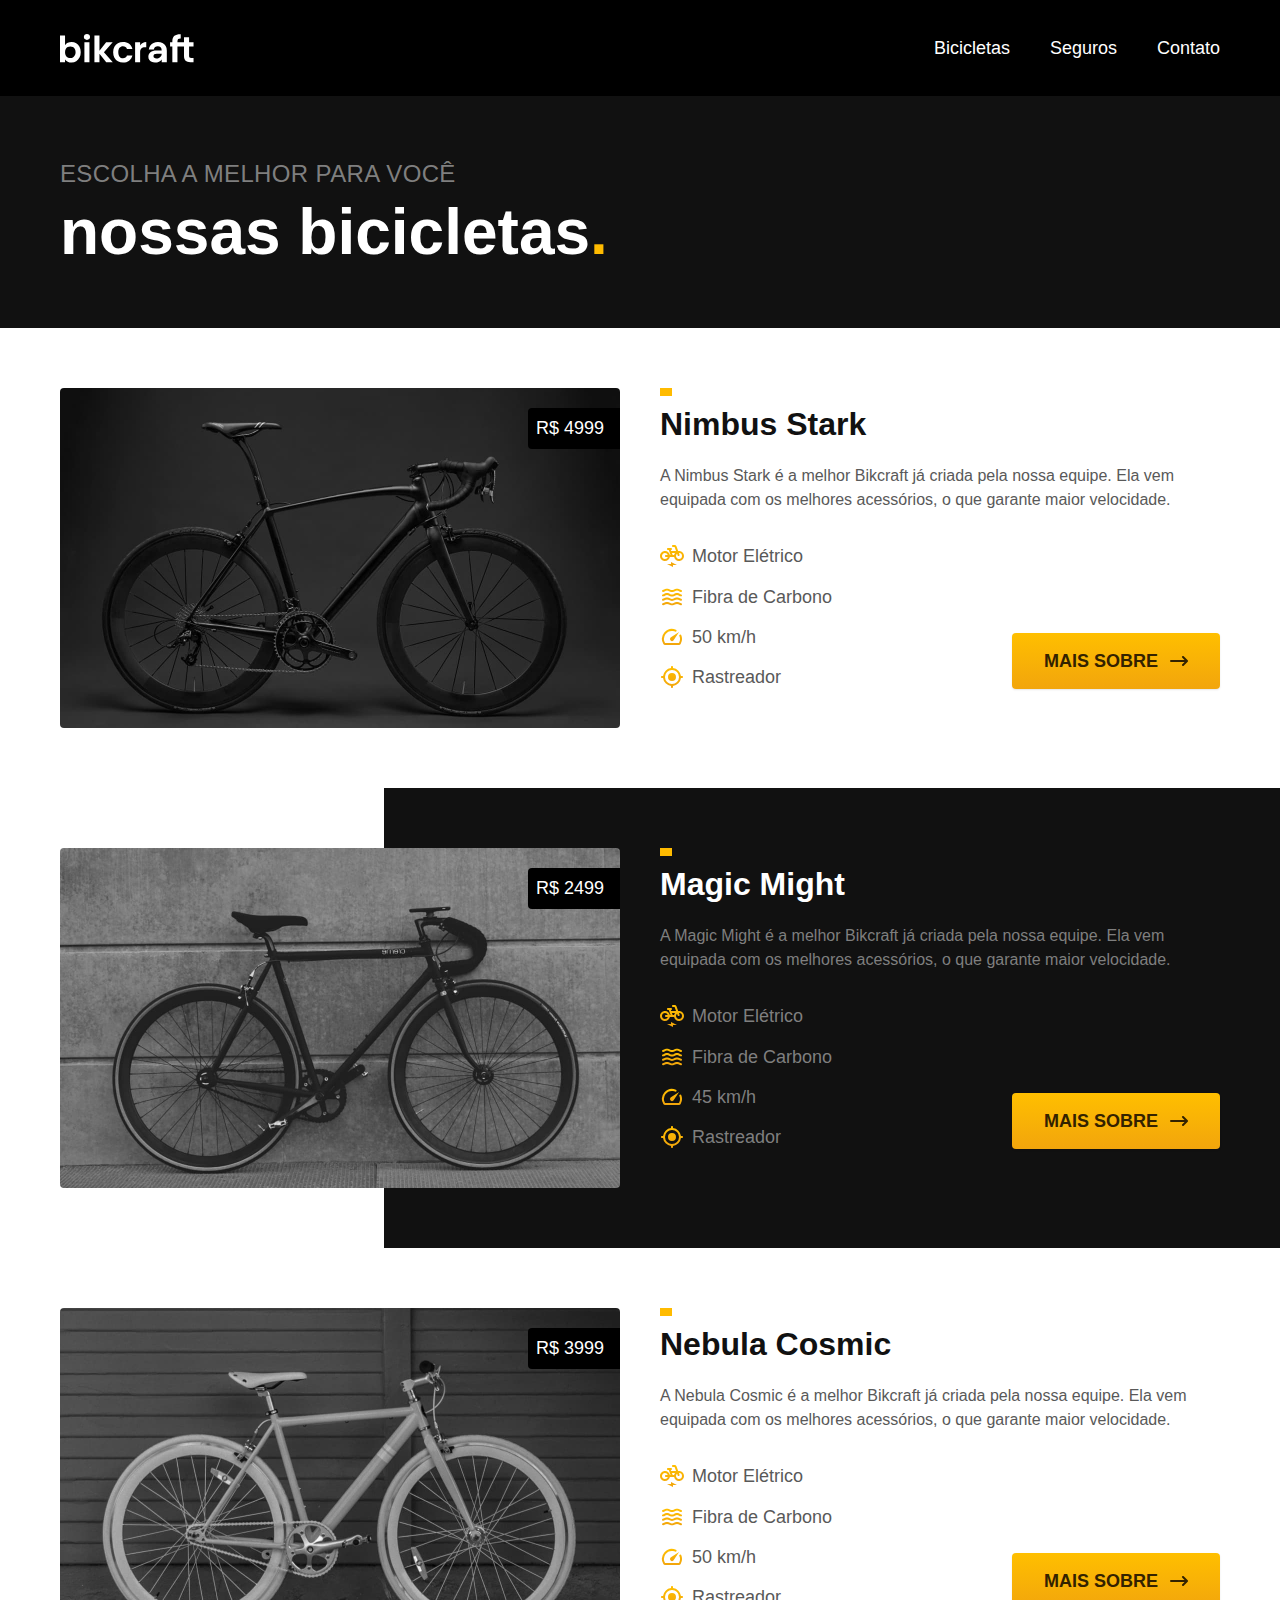
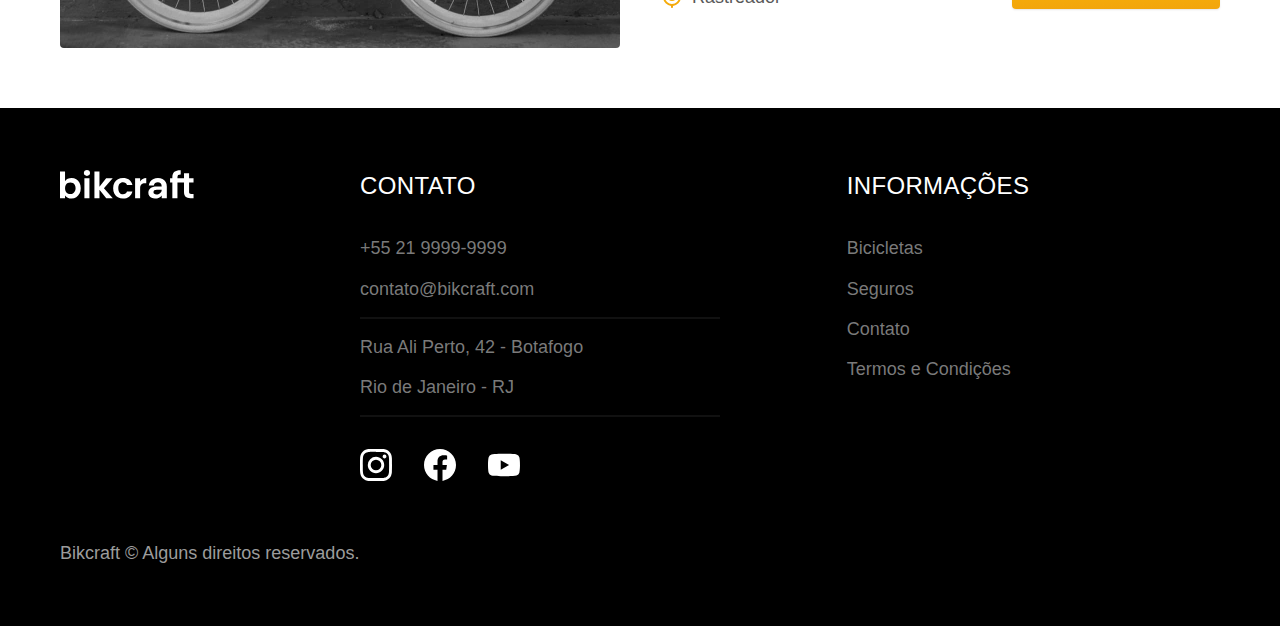
==== bicicletas.html @ 5e90ec0e "Finalização da pagina de bicicletas" ====
<!DOCTYPE html>
<html lang="pt-br">

<head>
  <meta charset="UTF-8">
  <meta name="viewport" content="width=device-width, initial-scale=1.0">

  <title>Bicicletas | Bikcraft</title>
  <meta name="description" content="Bicicletas">

  <link rel="stylesheet" href="./css/style.css">
</head>

<body id="bicicletas">
  <header class="header-bg">
    <div class="header container">
      <a href="./">
        <img src="./img/bikcraft.svg" alt="Bikcraft">
      </a>

      <nav aria-label="primaria">
        <ul class="header-menu font-1-m cor-0">
          <li><a href="./bicicletas.html">Bicicletas</a></li>
          <li><a href="./seguros.html">Seguros</a></li>
          <li><a href="./contato.html">Contato</a></li>
        </ul>
      </nav>
    </div>
  </header>

  <main>
    <div class="titulo-bg">
      <div class="titulo container">
        <p class="font-2-l-b cor-5">Escolha a melhor para você</p>
        <h1 class="font-1-xxl cor-0">nossas bicicletas<span class="cor-p1">.</span></h1>
      </div>
    </div>

    <div class="bicicletas container">
      <div class="bicicletas-imagem">
        <img src="./img/bicicletas/nimbus.jpg" alt="Bicicleta preta">
        <span class="font-2-m cor-0">R$ 4999</span>
      </div>
      <div class="bicicletas-conteudo">
        <h2 class="font-1-xl">Nimbus Stark</h2>
        <p class="font-2-s cor-8">A Nimbus Stark é a melhor Bikcraft já criada pela nossa equipe. Ela vem equipada com os melhores acessórios, o que garante maior velocidade.</p>
        <ul class="font-1-m cor-8">
          <li>
            <img src="./img/icones/eletrica.svg" alt="">
            Motor Elétrico
          </li>
          <li>
            <img src="./img/icones/carbono.svg" alt="">
            Fibra de Carbono
          </li>
          <li>
            <img src="./img/icones/velocidade.svg" alt="">
            50 km/h
          </li>
          <li>
            <img src="./img/icones/rastreador.svg" alt="">
            Rastreador
          </li>
        </ul>
        <a class="botao seta" href="./bicicletas/nimbus.html">Mais Sobre</a>
      </div>
    </div>

    <div class="bicicletas-bg">
      <div class="bicicletas container">
        <div class="bicicletas-imagem">
          <img src="./img/bicicletas/magic.jpg" alt="Bicicleta preta">
          <span class="font-2-m cor-0">R$ 2499</span>
        </div>
        <div class="bicicletas-conteudo">
          <h2 class="font-1-xl cor-0">Magic Might</h2>
          <p class="font-2-s cor-5">A Magic Might é a melhor Bikcraft já criada pela nossa equipe. Ela vem equipada com os melhores acessórios, o que garante maior velocidade.</p>
          <ul class="font-1-m cor-5">
            <li>
              <img src="./img/icones/eletrica.svg" alt="">
              Motor Elétrico
            </li>
            <li>
              <img src="./img/icones/carbono.svg" alt="">
              Fibra de Carbono
            </li>
            <li>
              <img src="./img/icones/velocidade.svg" alt="">
              45 km/h
            </li>
            <li>
              <img src="./img/icones/rastreador.svg" alt="">
              Rastreador
            </li>
          </ul>
          <a class="botao seta" href="./bicicletas/magic.html">Mais Sobre</a>
        </div>
      </div>
    </div>

    <div class="bicicletas container">
      <div class="bicicletas-imagem">
        <img src="./img/bicicletas/nebula.jpg" alt="Bicicleta preta">
        <span class="font-2-m cor-0">R$ 3999</span>
      </div>
      <div class="bicicletas-conteudo">
        <h2 class="font-1-xl">Nebula Cosmic</h2>
        <p class="font-2-s cor-8">A Nebula Cosmic é a melhor Bikcraft já criada pela nossa equipe. Ela vem equipada com os melhores acessórios, o que garante maior velocidade.</p>
        <ul class="font-1-m cor-8">
          <li>
            <img src="./img/icones/eletrica.svg" alt="">
            Motor Elétrico
          </li>
          <li>
            <img src="./img/icones/carbono.svg" alt="">
            Fibra de Carbono
          </li>
          <li>
            <img src="./img/icones/velocidade.svg" alt="">
            50 km/h
          </li>
          <li>
            <img src="./img/icones/rastreador.svg" alt="">
            Rastreador
          </li>
        </ul>
        <a class="botao seta" href="./bicicletas/nebula.html">Mais Sobre</a>
      </div>
    </div>

  </main>

  <footer class="footer-bg">
    <div class="footer container">
      <img src="./img/bikcraft.svg" alt="Bikcraft">
      <div class="footer-contato">
        <h3 class="font-2-l-b cor-0">Contato</h3>
        <ul class="font-2-m cor-5">
          <li><a href="tel:+552199999999">+55 21 9999-9999</a></li>
          <li><a href="mailto:contato@bikcraft.com">contato@bikcraft.com</a></li>
          <li>Rua Ali Perto, 42 - Botafogo</li>
          <li>Rio de Janeiro - RJ</li>
        </ul>
        <div class="footer-redes">
          <a href="./">
            <img src="./img/redes/instagram.svg" alt="Instagram">
          </a>
          <a href="./">
            <img src="./img/redes/facebook.svg" alt="Facebook">
          </a>
          <a href="./">
            <img src="./img/redes/youtube.svg" alt="Youtube">
          </a>
        </div>
      </div>
      <div class="footer-informacoes">
        <h3 class="font-2-l-b cor-0">Informações</h3>
        <nav>
          <ul class="font-1-m cor-5">
            <li><a href="./bicicletas.html">Bicicletas</a></li>
            <li><a href="./seguros.html">Seguros</a></li>
            <li><a href="./contato.html">Contato</a></li>
            <li><a href="./termos.html">Termos e Condições</a></li>
          </ul>
        </nav>
      </div>
      <p class="footer-copy font-2-m cor-6">Bikcraft © Alguns direitos reservados.</p>
    </div>
  </footer>
</body>

</html>
---- css/style.css ----
@import "./global/global.css";
@import "./utilidades/tipografia.css";
@import "./utilidades/cores.css";

@import "./utilidades/componentes.css";

@import "./global/header.css";
@import "./global/footer.css";

@import "./home/introducao.css";
@import "./home/tecnologia.css";
@import "./home/parceiros.css";
@import "./home/depoimento.css";

@import "./bicicletas/bicicletas-lista.css";
@import "./bicicletas/bicicletas.css";

@import "./seguros/seguros.css";

@import "./termos/termos.css";
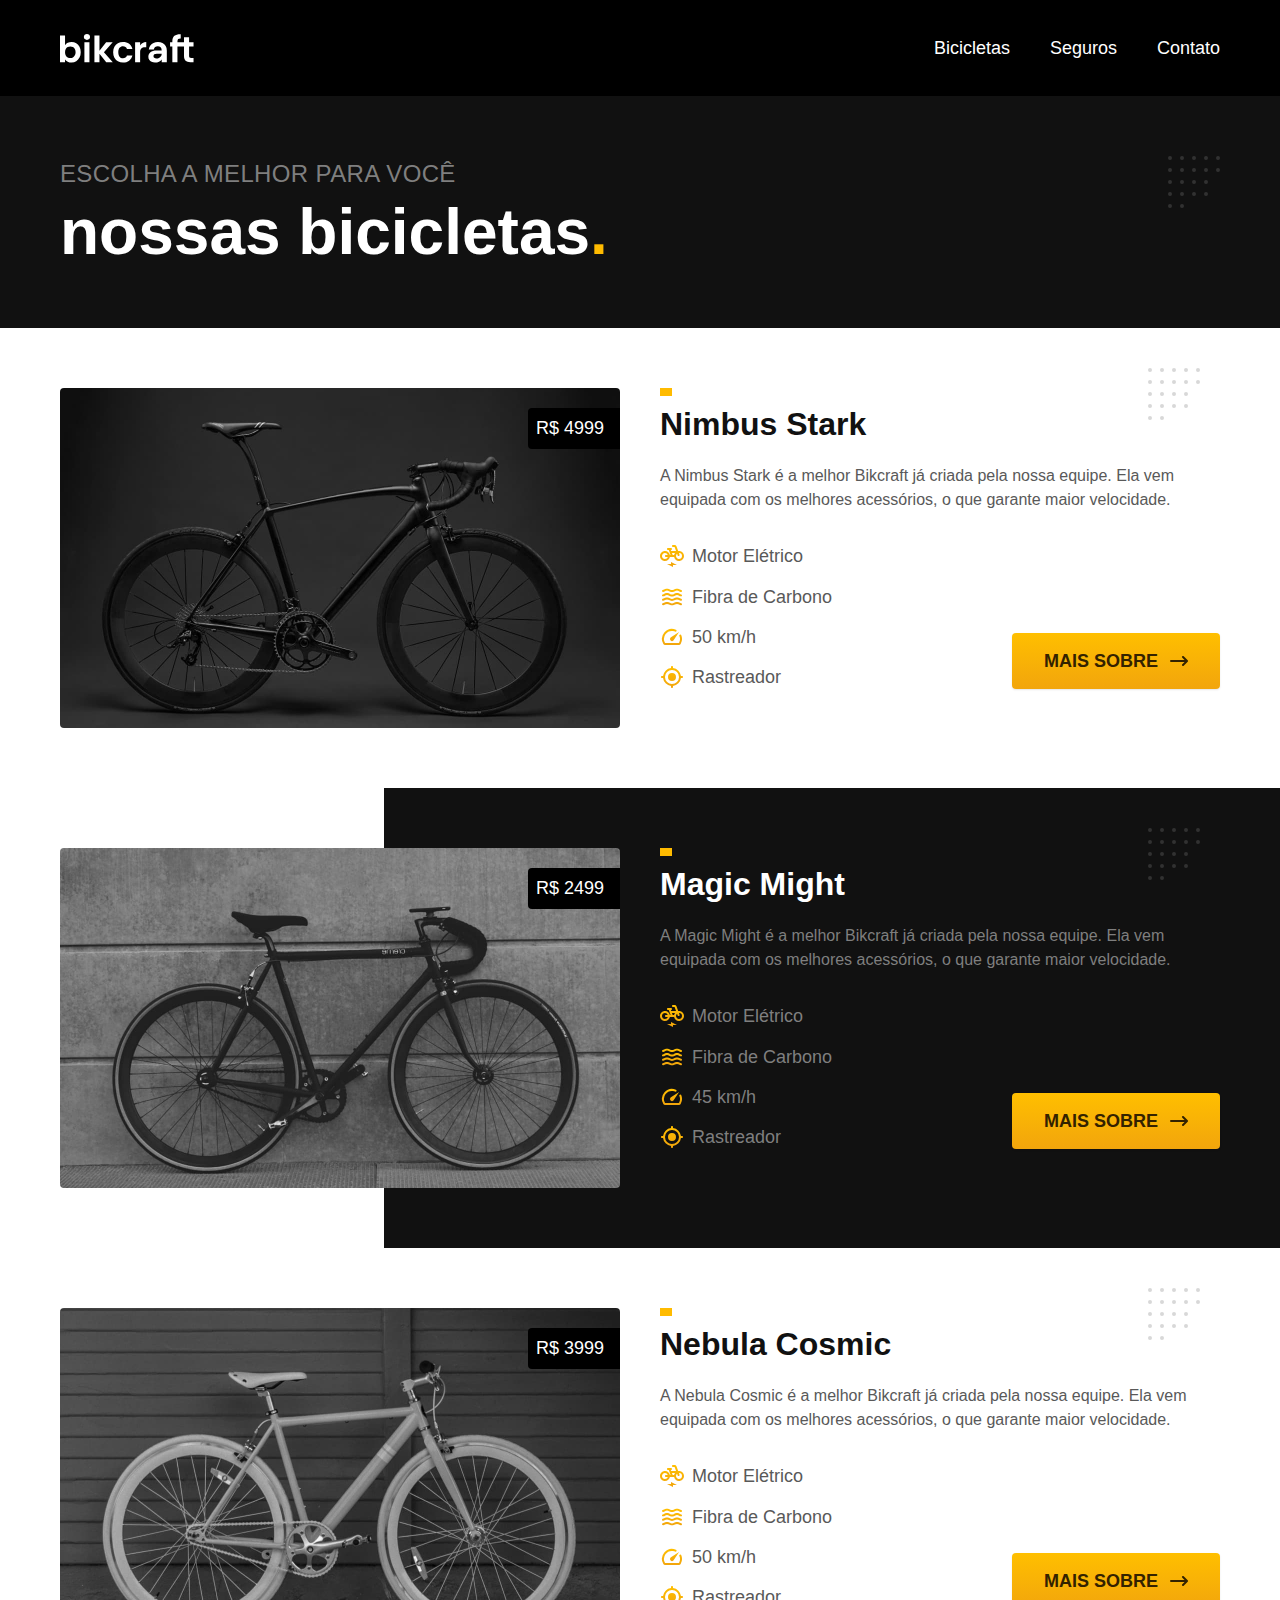
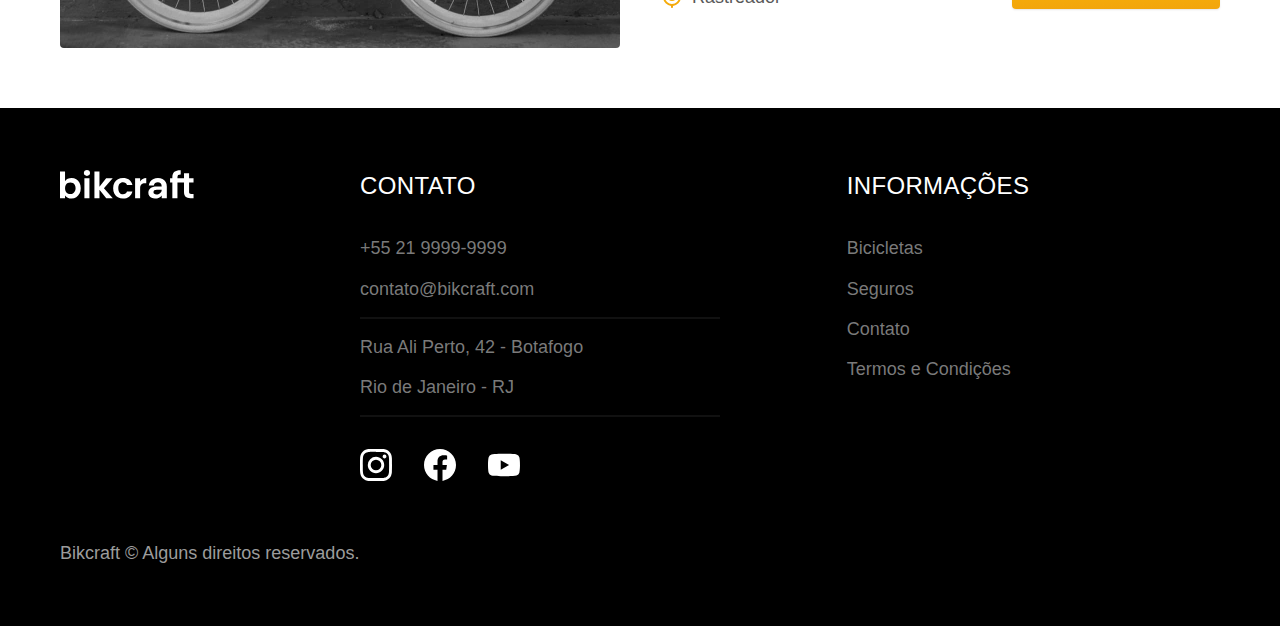
==== commit 831ef045: "Inicio do JS" ====
--- a/bicicletas.html
+++ b/bicicletas.html
@@ -167,6 +167,7 @@
       <p class="footer-copy font-2-m cor-6">Bikcraft © Alguns direitos reservados.</p>
     </div>
   </footer>
+  <script src="/js/script.js"></script>
 </body>
 
 </html>--- a/css/style.css
+++ b/css/style.css
@@ -2,10 +2,12 @@
 @import "./utilidades/tipografia.css";
 @import "./utilidades/cores.css";
 
-@import "./utilidades/componentes.css";
-
 @import "./global/header.css";
 @import "./global/footer.css";
+
+@import "./utilidades/componentes.css";
+@import "./utilidades/formulario.css";
+
 
 @import "./home/introducao.css";
 @import "./home/tecnologia.css";
@@ -15,6 +17,17 @@
 @import "./bicicletas/bicicletas-lista.css";
 @import "./bicicletas/bicicletas.css";
 
+@import "./bicicleta/bicicleta.css";
+@import "./bicicleta/seguros.css";
+
+
 @import "./seguros/seguros.css";
+@import "./seguros/vantagens.css";
+@import "./seguros/perguntas.css";
+
+@import "./contato/contato.css";
+@import "./contato/lojas.css";
+
+@import "./orcamento/orcamento.css";
 
 @import "./termos/termos.css";
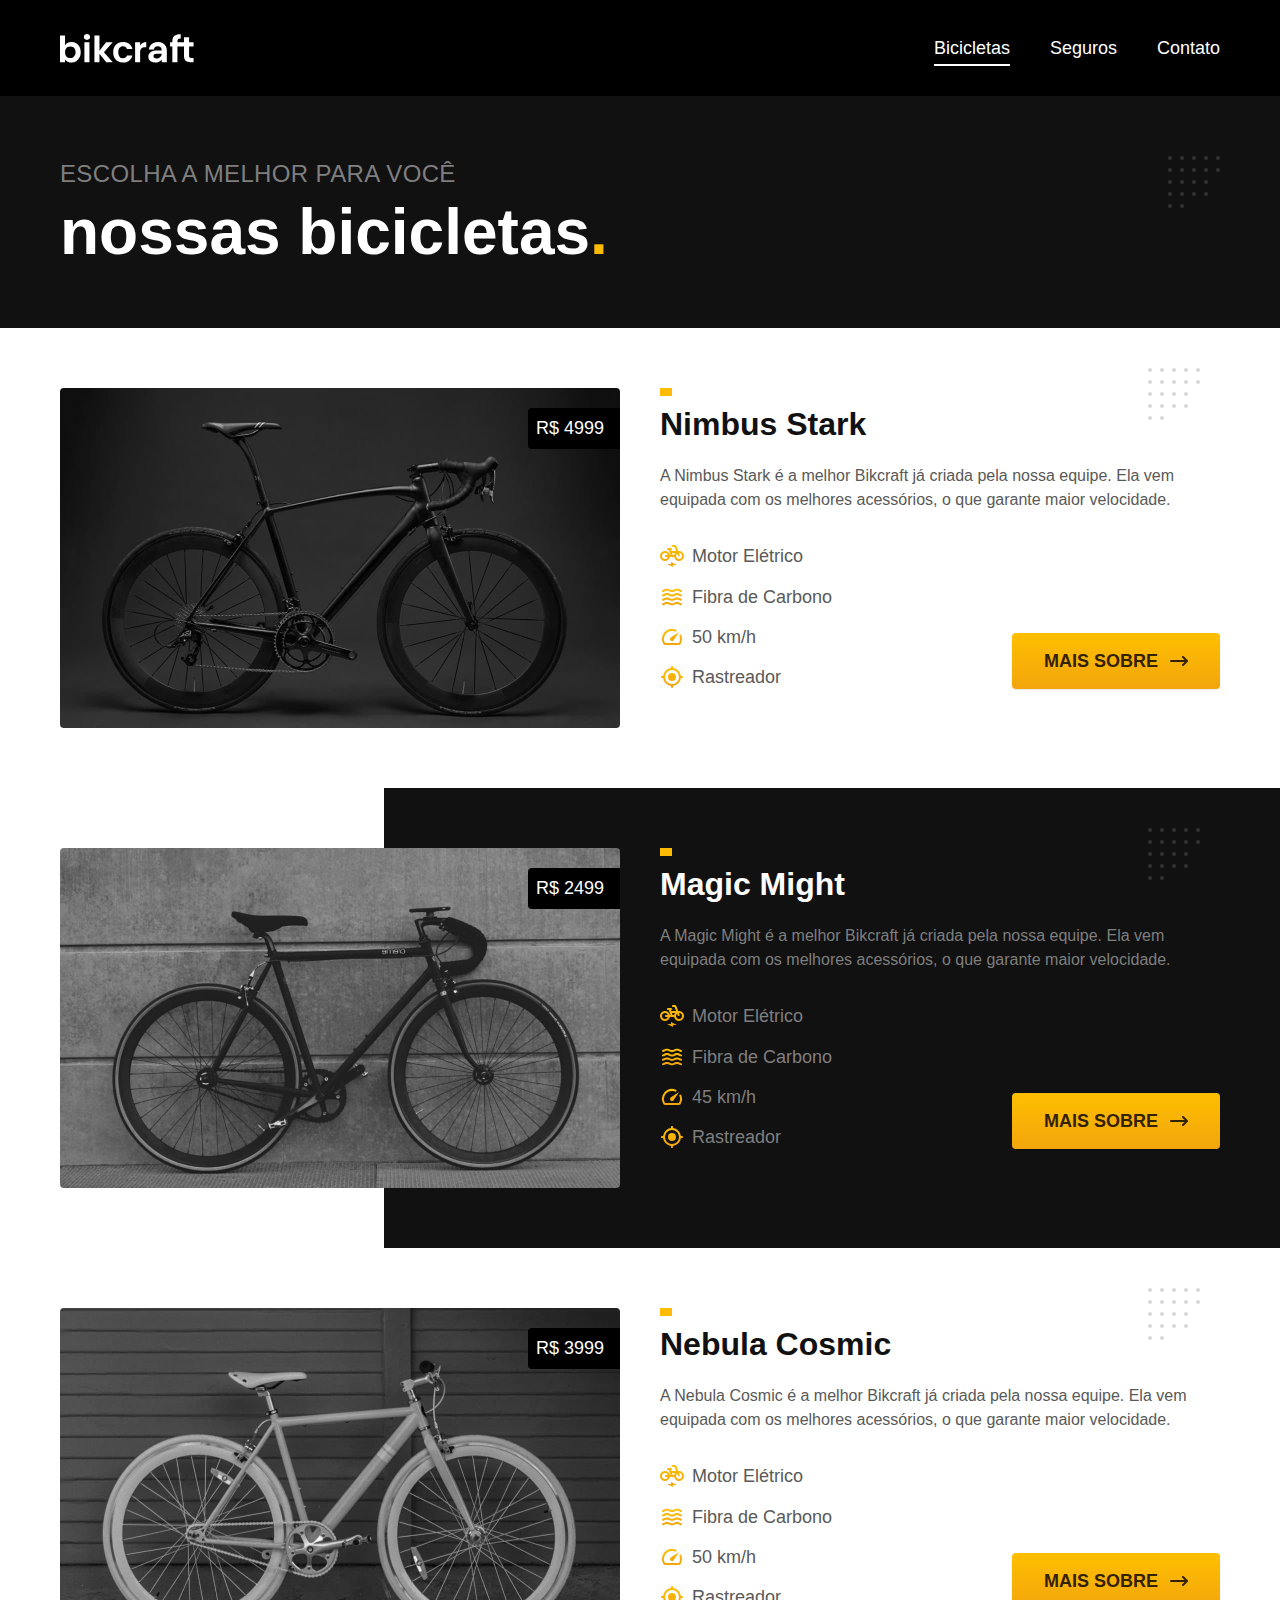
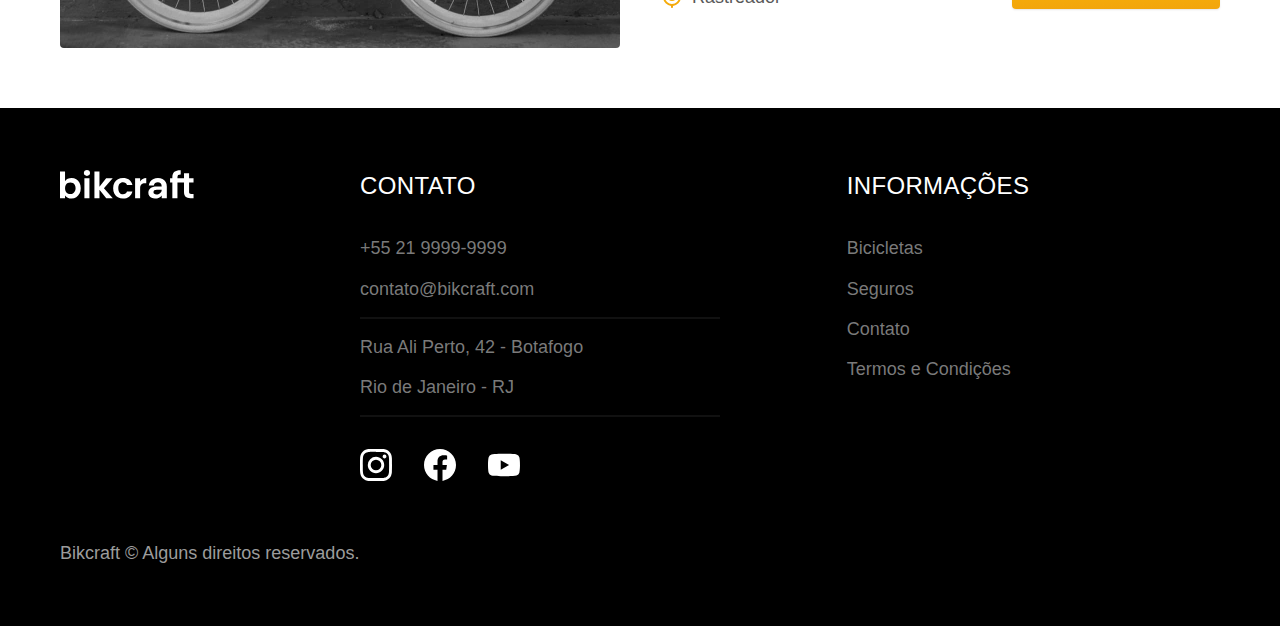
==== commit 4d865d14: "Finalizacao do js e inicio da otimizacao" ====
--- a/bicicletas.html
+++ b/bicicletas.html
@@ -9,6 +9,7 @@
   <meta name="description" content="Bicicletas">
 
   <link rel="stylesheet" href="./css/style.css">
+  <script>document.documentElement.classList.add('js')</script>
 </head>
 
 <body id="bicicletas">
--- a/css/style.css
+++ b/css/style.css
@@ -1,6 +1,7 @@
 @import "./global/global.css";
 @import "./utilidades/tipografia.css";
 @import "./utilidades/cores.css";
+@import "./utilidades/animacao.css";
 
 @import "./global/header.css";
 @import "./global/footer.css";
